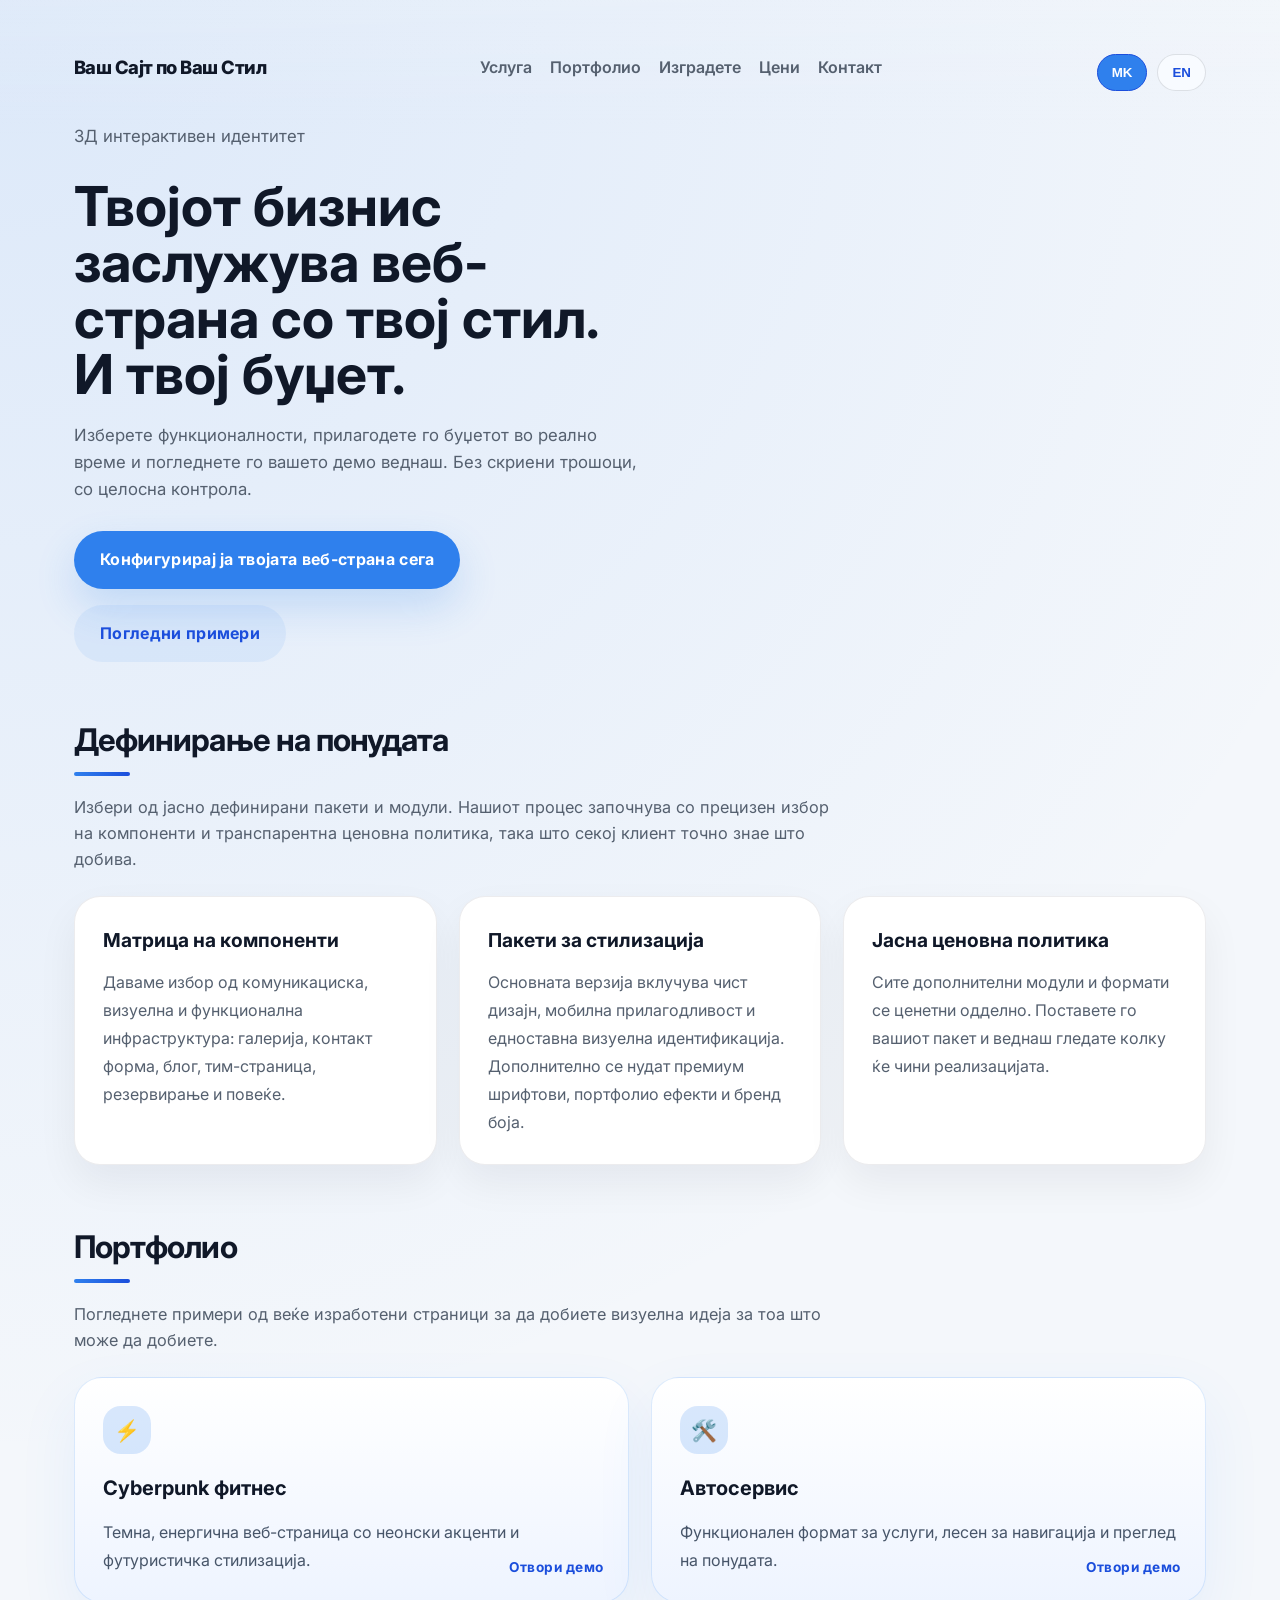
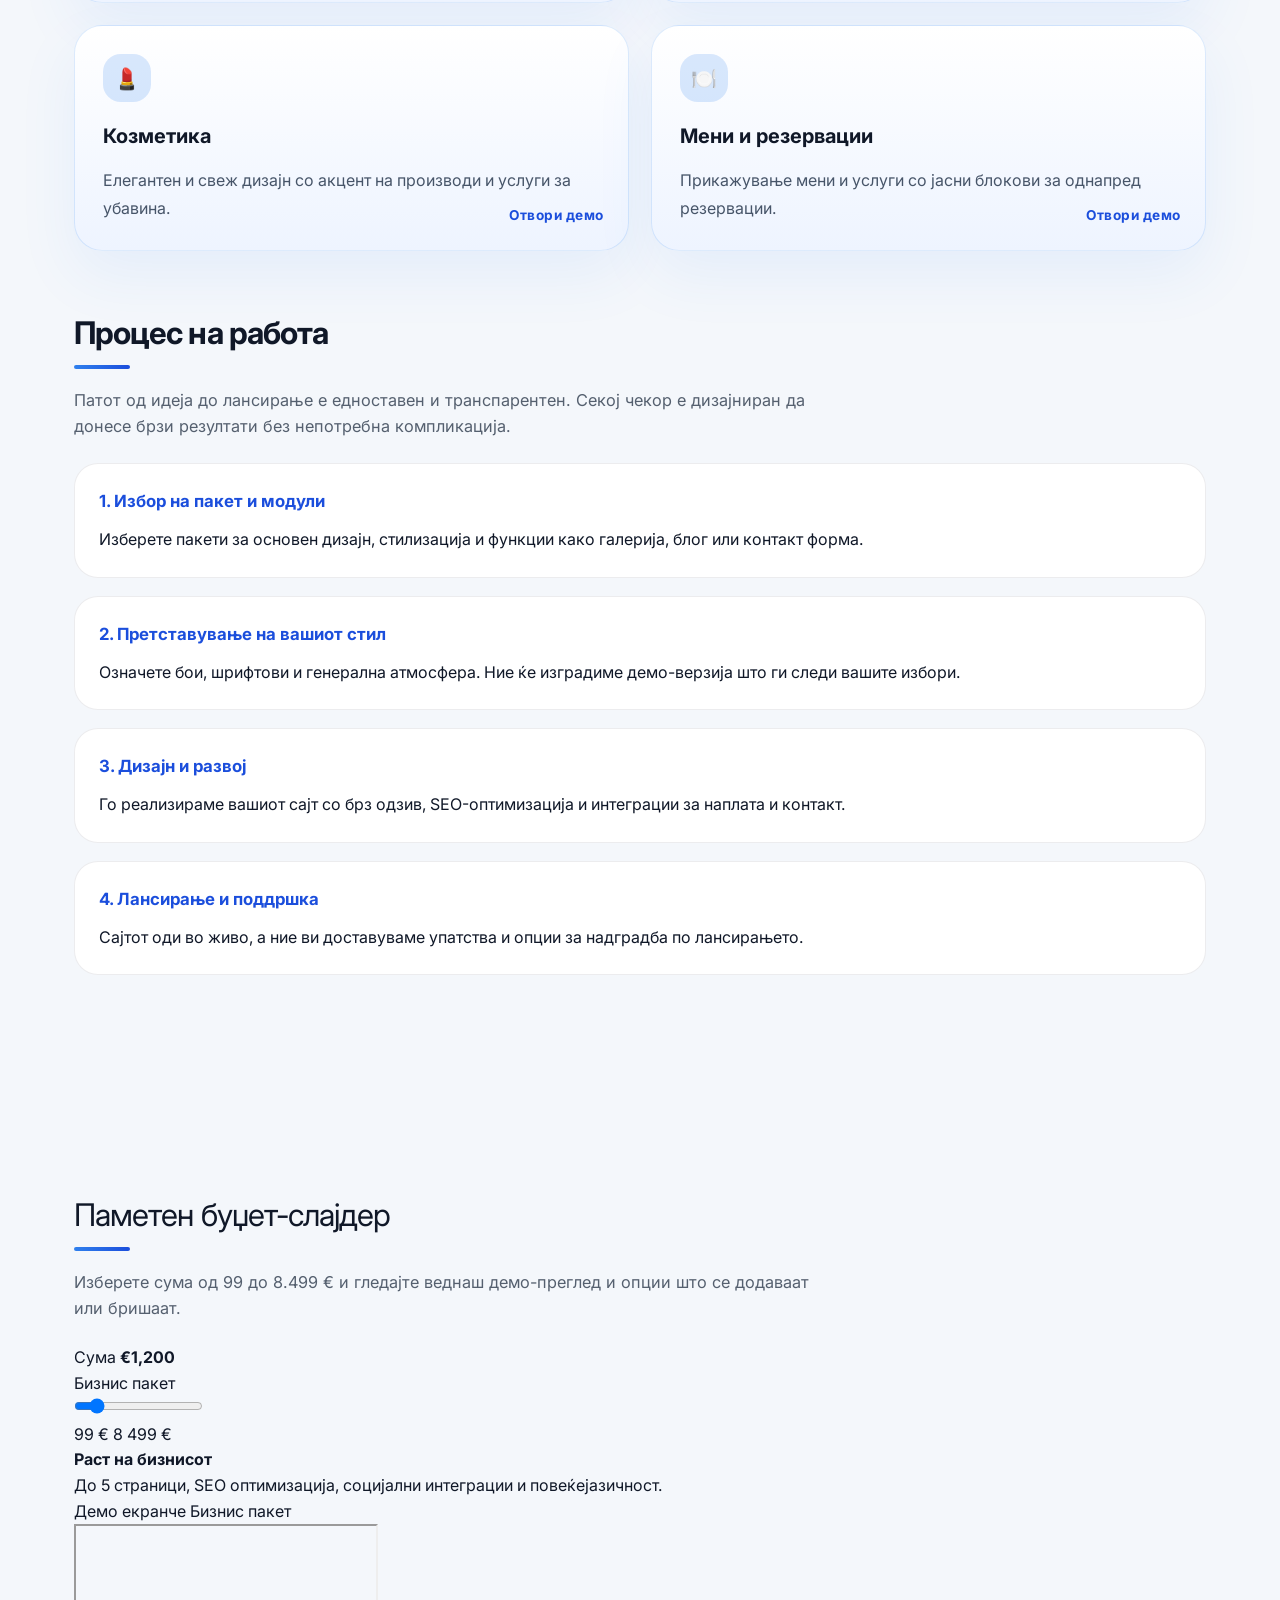
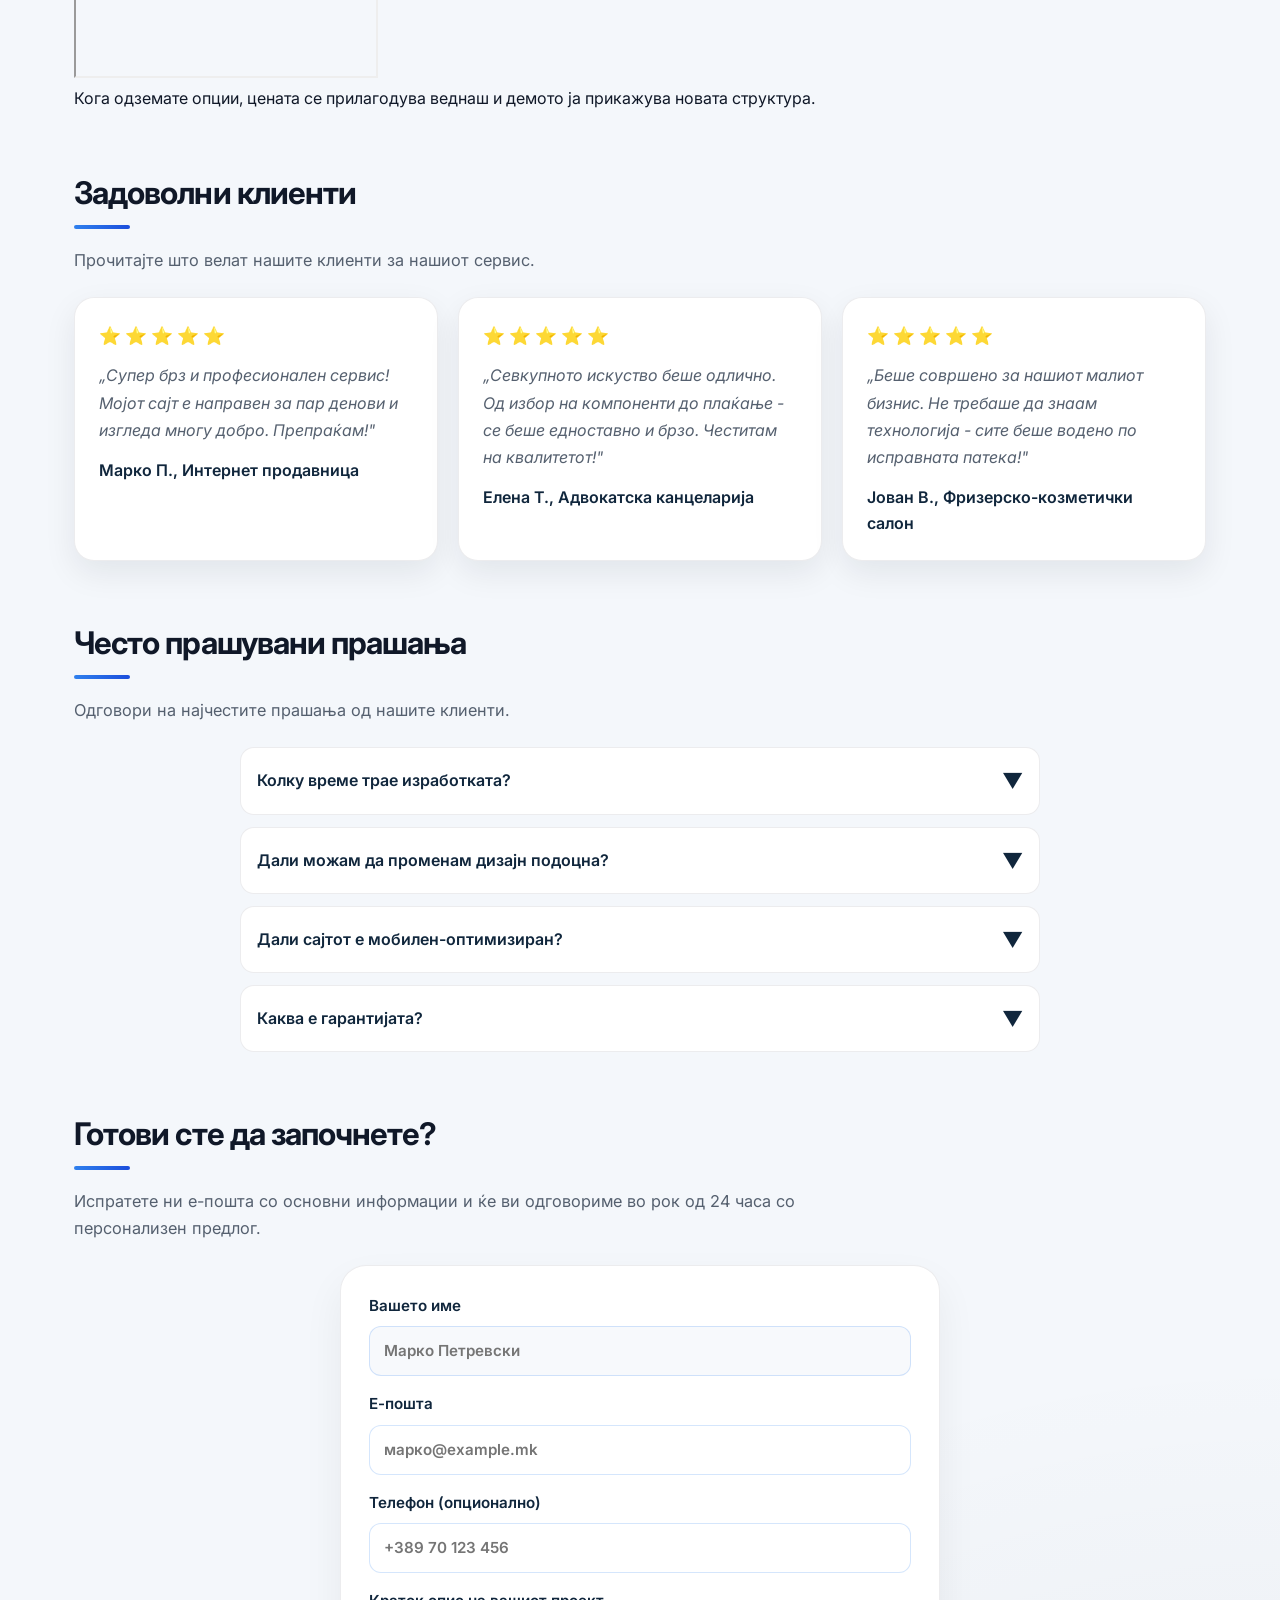
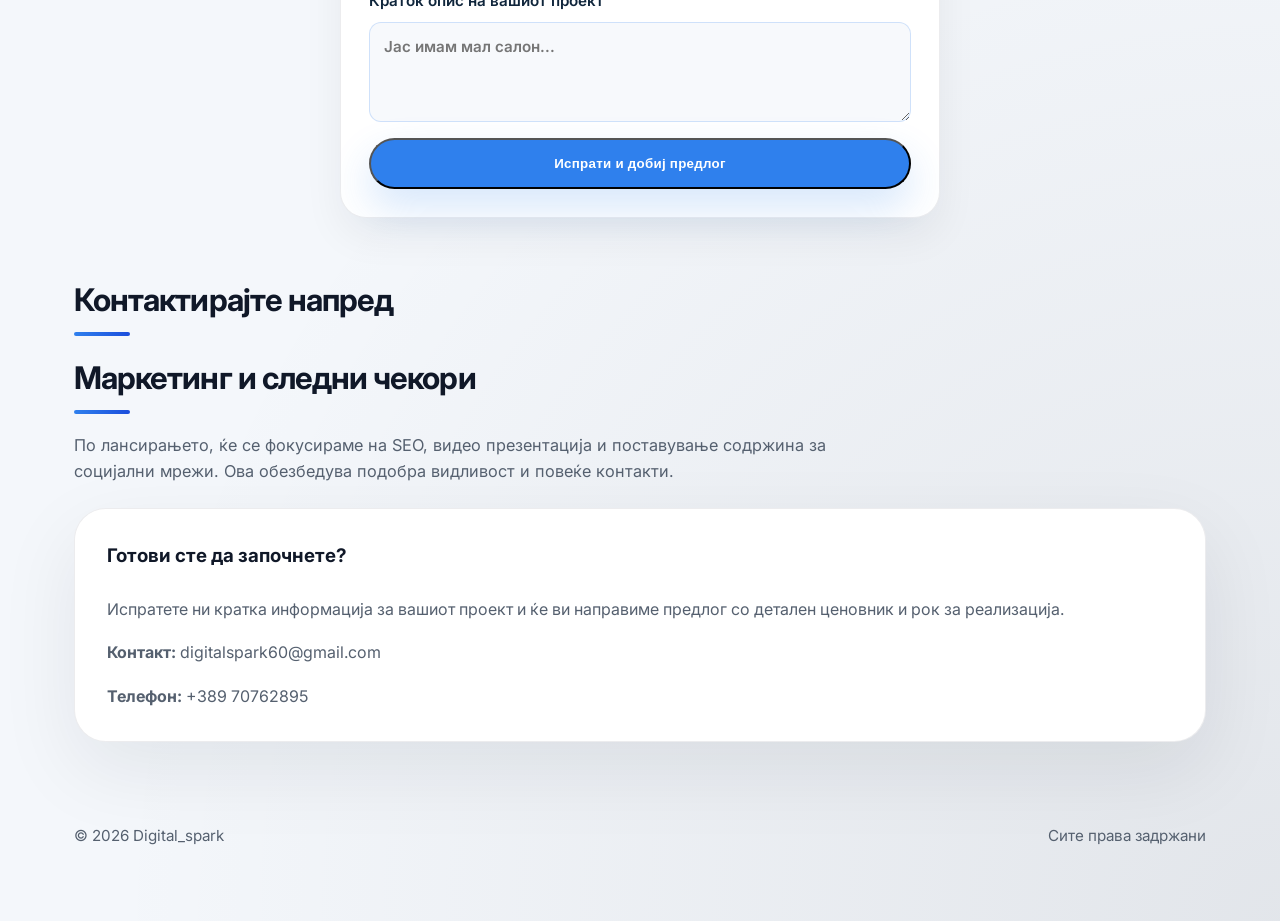
==== index.html @ 467072fa "Add files via upload" ====
<!DOCTYPE html>
<html lang="mk">
<head>
  <meta charset="UTF-8" />
  <title>Приспособлив Веб-Дизајн | Ваш стил, ваш сајт</title>
  <meta name="google-site-verification: google4f90c8766910b46b.html" content="SfOZZPkLfTKVJSUyjC457G3Cs2O99NHBL7S9aOdBT9c" />
  <link rel="preconnect" href="https://fonts.googleapis.com" />
  <link rel="preconnect" href="https://fonts.gstatic.com" crossorigin />
  <link href="https://fonts.googleapis.com/css2?family=Inter:wght@400;500;600;700;800&display=swap" rel="stylesheet" />
  <style>
    :root {
      --bg: #f4f7fb;
      --surface: #ffffff;
      --text: #101828;
      --muted: #55606f;
      --accent: #2f80ed;
      --accent-strong: #1b4edc;
      --border: rgba(16,24,40,.08);
      --shadow: 0 28px 80px rgba(16,24,40,.08);
    }

    * {
      box-sizing: border-box;
      margin: 0;
      padding: 0;
    }

    html {
      scroll-behavior: smooth;
    }

    body {
      font-family: 'Inter', sans-serif;
      color: var(--text);
      background: radial-gradient(circle at top left, rgba(47,128,237,.12), transparent 25%),
                  radial-gradient(circle at bottom right, rgba(17,24,39,.08), transparent 20%),
                  var(--bg);
      min-height: 100vh;
      line-height: 1.6;
    }

    body::before {
      content: '';
      position: fixed;
      inset: 0;
      background: linear-gradient(180deg, rgba(255,255,255,.12), transparent 15%);
      pointer-events: none;
      z-index: -1;
    }

    .page {
      max-width: 1180px;
      margin: 0 auto;
      padding: 28px 24px 60px;
    }

    header {
      display: flex;
      justify-content: space-between;
      align-items: center;
      gap: 16px;
      padding: 16px 0 32px;
    }

    .brand {
      font-size: 1.15rem;
      font-weight: 800;
      letter-spacing: -.03em;
      color: var(--text);
    }

    nav {
      display: flex;
      flex-wrap: wrap;
      gap: 18px;
      align-items: center;
    }

    nav a {
      color: var(--muted);
      text-decoration: none;
      font-weight: 600;
      transition: color .2s ease;
    }

    nav a:hover {
      color: var(--accent-strong);
    }

    .lang-switcher {
      display: flex;
      gap: 10px;
      padding: 10px 0 0;
    }

    .lang-btn {
      min-width: 46px;
      border: 1px solid rgba(16,24,40,.12);
      border-radius: 999px;
      background: #f8fbff;
      color: var(--accent-strong);
      font-weight: 700;
      padding: 10px 14px;
      cursor: pointer;
      transition: background .2s ease, border-color .2s ease, color .2s ease;
    }

    .lang-btn.active,
    .lang-btn:hover {
      background: var(--accent);
      border-color: var(--accent-strong);
      color: #ffffff;
    }

    .hero {
      display: grid;
      grid-template-columns: 1.05fr .95fr;
      gap: 42px;
      align-items: center;
      margin-bottom: 54px;
    }

    .hero-copy h1 {
      font-size: clamp(2.8rem, 4.3vw, 4.6rem);
      line-height: 1.02;
      margin-bottom: 20px;
      max-width: 760px;
    }

    .hero-copy p {
      max-width: 640px;
      color: var(--muted);
      margin-bottom: 28px;
      font-size: 1.05rem;
    }

    .hero-actions {
      display: flex;
      flex-wrap: wrap;
      gap: 16px;
    }

    .btn {
      display: inline-flex;
      align-items: center;
      justify-content: center;
      border-radius: 999px;
      padding: 16px 26px;
      font-weight: 700;
      letter-spacing: .02em;
      text-decoration: none;
      transition: transform .2s ease, box-shadow .2s ease, background .2s ease;
    }

    .btn-primary {
      background: var(--accent);
      color: #fff;
      box-shadow: 0 18px 40px rgba(47,128,237,.2);
    }

    .btn-secondary {
      background: rgba(47,128,237,.08);
      color: var(--accent-strong);
    }

    .btn:hover {
      transform: translateY(-2px);
    }

    .hero-panel {
      background: var(--surface);
      border: 1px solid var(--border);
      border-radius: 32px;
      padding: 32px;
      box-shadow: var(--shadow);
    }

    .hero-panel h2 {
      font-size: 1.4rem;
      margin-bottom: 18px;
    }

    .hero-panel p {
      color: var(--muted);
      margin-bottom: 22px;
    }

    .config-preview {
      display: grid;
      gap: 16px;
    }

    .preview-card {
      position: relative;
      border-radius: 24px;
      padding: 28px;
      background: #f8fbff;
      border: 1px solid rgba(47,128,237,.16);
      min-height: 260px;
      overflow: hidden;
    }

    .preview-card::before {
      content: '';
      position: absolute;
      inset: 0;
      background: radial-gradient(circle at top right, rgba(47,128,237,.08), transparent 24%);
      pointer-events: none;
    }

    .preview-header {
      display: flex;
      justify-content: space-between;
      align-items: center;
      gap: 14px;
      margin-bottom: 22px;
    }

    .preview-title {
      font-size: 1rem;
      font-weight: 700;
      color: #10263c;
    }

    .preview-badge {
      display: inline-flex;
      align-items: center;
      gap: 8px;
      padding: 8px 14px;
      border-radius: 999px;
      background: rgba(47,128,237,.12);
      color: var(--accent-strong);
      font-size: .88rem;
      font-weight: 700;
    }

    .preview-body {
      display: grid;
      gap: 14px;
    }

    .preview-body h3 {
      font-size: 1.35rem;
      margin-bottom: 8px;
    }

    .preview-body p {
      color: #41556e;
    }

    .section {
      margin-bottom: 58px;
    }

    .section-title {
      font-size: 1.95rem;
      margin-bottom: 18px;
      letter-spacing: -0.03em;
      position: relative;
      padding-bottom: 10px;
    }

    .section-title::after {
      content: '';
      position: absolute;
      left: 0;
      bottom: 0;
      width: 56px;
      height: 4px;
      border-radius: 999px;
      background: linear-gradient(90deg, var(--accent), var(--accent-strong));
    }

    .section-copy {
      max-width: 760px;
      color: var(--muted);
      margin-bottom: 24px;
      font-size: 1.02rem;
    }

    .grid-3 {
      display: grid;
      grid-template-columns: repeat(3, minmax(0, 1fr));
      gap: 22px;
    }

    .card {
      background: var(--surface);
      border: 1px solid var(--border);
      border-radius: 26px;
      padding: 28px;
      box-shadow: 0 18px 40px rgba(16,24,40,.06);
    }

    .card h3 {
      margin-bottom: 12px;
      font-size: 1.2rem;
    }

    .card p {
      color: var(--muted);
      line-height: 1.75;
    }

    .demo-grid {
      display: grid;
      grid-template-columns: repeat(2, minmax(0, 1fr));
      gap: 22px;
      margin-top: 18px;
    }

    .demo-card {
      display: block;
      position: relative;
      padding: 28px;
      border-radius: 28px;
      background: linear-gradient(180deg, #ffffff, #eef4ff);
      border: 1px solid rgba(47,128,237,.16);
      box-shadow: 0 24px 60px rgba(47,128,237,.08);
      text-decoration: none;
      color: inherit;
      transition: transform .25s ease, border-color .25s ease, box-shadow .25s ease;
    }

    .demo-card:hover {
      transform: translateY(-4px);
      border-color: var(--accent-strong);
      box-shadow: 0 28px 80px rgba(47,128,237,.14);
    }

    .demo-card h3 {
      margin-bottom: 14px;
      font-size: 1.25rem;
    }

    .demo-icon {
      display: inline-flex;
      align-items: center;
      justify-content: center;
      width: 48px;
      height: 48px;
      margin-bottom: 18px;
      border-radius: 18px;
      background: rgba(47,128,237,.18);
      color: var(--accent-strong);
      font-size: 1.3rem;
    }

    .demo-card p {
      color: #475569;
      line-height: 1.75;
    }

    .demo-card::after {
      content: 'Отвори демо';
      position: absolute;
      right: 24px;
      bottom: 24px;
      font-size: .85rem;
      color: var(--accent-strong);
      font-weight: 700;
      letter-spacing: .04em;
    }

    .list-steps {
      display: grid;
      gap: 18px;
    }

    .step {
      display: grid;
      gap: 12px;
      padding: 24px;
      background: var(--surface);
      border: 1px solid var(--border);
      border-radius: 24px;
    }

    .step h4 {
      font-size: 1.05rem;
      color: var(--accent-strong);
    }

    .feature-grid {
      display: grid;
      grid-template-columns: repeat(2, minmax(0, 1fr));
      gap: 20px;
    }

    .feature-card {
      background: rgba(47,128,237,.06);
      border-radius: 22px;
      padding: 22px;
      border: 1px solid rgba(47,128,237,.14);
    }

    .feature-card strong {
      display: block;
      margin-bottom: 8px;
      color: #10263c;
    }

    .price-grid {
      display: grid;
      gap: 22px;
      grid-template-columns: repeat(2, minmax(0, 1fr));
    }

    .pricing-card {
      background: var(--surface);
      padding: 28px;
      border-radius: 26px;
      border: 1px solid var(--border);
      box-shadow: 0 18px 40px rgba(16,24,40,.05);
    }

    .pricing-card h3 {
      margin-bottom: 16px;
    }

    .price-tag {
      display: inline-flex;
      align-items: baseline;
      gap: 8px;
      font-size: 2rem;
      font-weight: 800;
      color: var(--accent-strong);
      margin-bottom: 16px;
    }

    .pricing-card ul {
      display: grid;
      gap: 12px;
      padding-left: 18px;
      color: var(--muted);
      list-style: disc;
    }

    .contact-card {
      display: grid;
      gap: 18px;
      background: var(--surface);
      border: 1px solid var(--border);
      border-radius: 32px;
      padding: 32px;
      box-shadow: var(--shadow);
    }

    .contact-card h3 {
      margin-bottom: 8px;
    }

    .contact-card p {
      color: var(--muted);
    }

    .footer {
      padding: 24px 0 12px;
      color: var(--muted);
      font-size: .95rem;
      display: flex;
      justify-content: space-between;
      flex-wrap: wrap;
      gap: 16px;
    }

    .form-grid {
      display: grid;
      gap: 18px;
    }

    label {
      display: grid;
      gap: 8px;
      color: #10263c;
      font-weight: 600;
      font-size: .95rem;
    }

    input[type="text"], select, textarea, input[type="color"] {
      width: 100%;
      min-height: 44px;
      border: 1px solid var(--border);
      border-radius: 16px;
      padding: 12px 14px;
      font: inherit;
      color: var(--text);
      background: #f7f9fc;
      transition: border-color .2s ease, box-shadow .2s ease;
    }

    textarea {
      min-height: 132px;
      resize: vertical;
    }

    input:focus, select:focus, textarea:focus {
      outline: none;
      border-color: rgba(47,128,237,.45);
      box-shadow: 0 0 0 4px rgba(47,128,237,.12);
    }

    .form-row {
      display: grid;
      grid-template-columns: repeat(2, minmax(0, 1fr));
      gap: 18px;
    }

    .form-row .full {
      grid-column: 1 / -1;
    }

    .summary-card {
      background: linear-gradient(180deg, rgba(47,128,237,.12), rgba(255,255,255,.9));
      border-radius: 28px;
      padding: 24px;
      border: 1px solid rgba(47,128,237,.18);
    }

    .summary-card h3 {
      margin-bottom: 16px;
    }

    .summary-item {
      display: flex;
      justify-content: space-between;
      gap: 18px;
      padding: 14px 0;
      border-bottom: 1px solid rgba(16,24,40,.06);
      color: #10263c;
    }

    .summary-item:last-child {
      border-bottom: none;
    }

    @media (max-width: 980px) {
      .hero { grid-template-columns: 1fr; }
      .grid-3, .feature-grid, .price-grid { grid-template-columns: 1fr; }
      .form-row { grid-template-columns: 1fr; }
    }

    .components-grid {
      display: grid;
      grid-template-columns: repeat(2, minmax(0, 1fr));
      gap: 16px;
      margin-bottom: 24px;
    }

    .component-checkbox {
      display: flex;
      align-items: flex-start;
      gap: 12px;
      padding: 14px;
      background: rgba(47,128,237,.06);
      border: 1px solid rgba(47,128,237,.14);
      border-radius: 14px;
      cursor: pointer;
      transition: all .2s ease;
    }

    .component-checkbox:hover {
      background: rgba(47,128,237,.1);
      border-color: rgba(47,128,237,.3);
    }

    .component-checkbox input {
      margin-top: 4px;
      cursor: pointer;
    }

    .component-info {
      flex: 1;
      font-size: .95rem;
    }

    .component-info strong {
      display: block;
      margin-bottom: 4px;
      color: #10263c;
    }

    .component-price {
      font-size: .85rem;
      color: var(--accent-strong);
      font-weight: 700;
      margin-top: 4px;
    }

    .cart-summary {
      background: linear-gradient(180deg, rgba(47,128,237,.1), rgba(255,255,255,.95));
      border-radius: 20px;
      padding: 20px;
      border: 1px solid rgba(47,128,237,.16);
    }

    .cart-item {
      display: flex;
      justify-content: space-between;
      gap: 12px;
      padding: 10px 0;
      border-bottom: 1px solid rgba(16,24,40,.06);
      font-size: .95rem;
    }

    .cart-item:last-child {
      border-bottom: none;
    }

    .cart-total {
      display: flex;
      justify-content: space-between;
      gap: 12px;
      padding: 12px 0;
      margin-top: 12px;
      border-top: 2px solid rgba(47,128,237,.2);
      font-weight: 700;
      font-size: 1.05rem;
    }

    .testimonial-grid {
      display: grid;
      grid-template-columns: repeat(3, minmax(0, 1fr));
      gap: 20px;
      margin-top: 24px;
    }

    .testimonial-card {
      background: var(--surface);
      border: 1px solid var(--border);
      border-radius: 20px;
      padding: 24px;
      box-shadow: 0 12px 32px rgba(16,24,40,.08);
    }

    .testimonial-rating {
      display: flex;
      gap: 4px;
      margin-bottom: 12px;
    }

    .testimonial-rating span {
      color: #fbbf24;
      font-size: 1.1rem;
    }

    .testimonial-text {
      color: var(--muted);
      margin-bottom: 14px;
      line-height: 1.7;
      font-style: italic;
    }

    .testimonial-author {
      font-weight: 600;
      color: #10263c;
    }

    .faq-item {
      background: var(--surface);
      border: 1px solid var(--border);
      border-radius: 14px;
      overflow: hidden;
      margin-bottom: 12px;
    }

    .faq-question {
      display: flex;
      justify-content: space-between;
      align-items: center;
      gap: 16px;
      padding: 16px;
      cursor: pointer;
      font-weight: 600;
      color: #10263c;
      transition: background .2s ease;
    }

    .faq-question:hover {
      background: rgba(47,128,237,.04);
    }

    .faq-toggle {
      font-size: 1.3rem;
      transition: transform .3s ease;
    }

    .faq-toggle.active {
      transform: rotate(180deg);
    }

    .faq-answer {
      display: none;
      padding: 0 16px 16px;
      color: var(--muted);
      line-height: 1.7;
      border-top: 1px solid rgba(47,128,237,.12);
    }

    .faq-answer.active {
      display: block;
    }

    .btn-secondary {
      background: rgba(47,128,237,.08);
      color: var(--accent-strong);
    }

    @media (max-width: 980px) {
      .hero { grid-template-columns: 1fr; }
      .grid-3, .feature-grid, .price-grid, .testimonial-grid { grid-template-columns: 1fr; }
      .form-row, .components-grid { grid-template-columns: 1fr; }
    }
  </style>
  <link rel="stylesheet" href="assets/3d-demo.css">
  <script src="https://www.paypal.com/sdk/js?client-id=sb&currency=EUR" defer></script>
  <script src="assets/3d-demo.js" defer></script>
</head>
<body>
  <div class="page">
    <header>
      <div class="brand translate" data-mk="Ваш Сајт по Ваш Стил" data-en="Your Site, Your Style">Ваш Сајт по Ваш Стил</div>
      <nav>
        <a href="#offer" class="translate" data-mk="Услуга" data-en="Service">Услуга</a>
        <a href="#portfolio" class="translate" data-mk="Портфолио" data-en="Portfolio">Портфолио</a>
        <a href="#builder" class="translate" data-mk="Изградете" data-en="Build">Изградете</a>
        <a href="#price" class="translate" data-mk="Цени" data-en="Pricing">Цени</a>
        <a href="#booking" class="translate" data-mk="Контакт" data-en="Contact">Контакт</a>
      </nav>
      <div class="lang-switcher">
        <button class="lang-btn active" type="button" data-lang="mk">MK</button>
        <button class="lang-btn" type="button" data-lang="en">EN</button>
      </div>
    </header>

    <section class="hero">
      <div class="hero-copy">
        <p class="eyebrow translate" data-mk="3Д интерактивен идентитет" data-en="3D interactive identity">3Д интерактивен идентитет</p>
        <h1 class="translate" data-mk="Твојот бизнис заслужува веб-страна со твој стил. И твој буџет." data-en="Your business deserves a website with your style. And your budget.">Твојот бизнис заслужува веб-страна со твој стил. И твој буџет.</h1>
        <p class="translate" data-mk="Изберете функционалности, прилагодете го буџетот во реално време и погледнете го вашето демо веднаш. Без скриени трошоци, со целосна контрола." data-en="Choose features, adjust your budget in real time, and see your demo instantly. No hidden costs, complete control.">Изберете функционалности, прилагодете го буџетот во реално време и погледнете го вашето демо веднаш. Без скриени трошоци, со целосна контрола.</p>
        <div class="hero-actions">
          <a href="#payment" class="btn btn-primary translate" data-mk="Конфигурирај ја твојата веб-страна сега" data-en="Configure your website now">Конфигурирај ја твојата веб-страна сега</a>
          <a href="#portfolio" class="btn btn-secondary translate" data-mk="Погледни примери" data-en="View examples">Погледни примери</a>
        </div>
      </div>
    </section>

    <section id="offer" class="section">
      <h2 class="section-title translate" data-mk="Дефинирање на понудата" data-en="Defining the offer">Дефинирање на понудата</h2>
      <p class="section-copy translate" data-mk="Избери од јасно дефинирани пакети и модули. Нашиот процес започнува со прецизен избор на компоненти и транспарентна ценовна политика, така што секој клиент точно знае што добива." data-en="Choose from clearly defined packages and modules. Our process starts with a precise component selection and transparent pricing, so every client knows exactly what they get.">Избери од јасно дефинирани пакети и модули. Нашиот процес започнува со прецизен избор на компоненти и транспарентна ценовна политика, така што секој клиент точно знае што добива.</p>
      <div class="grid-3">
        <div class="card">
          <h3 class="translate" data-mk="Матрица на компоненти" data-en="Component matrix">Матрица на компоненти</h3>
          <p class="translate" data-mk="Даваме избор од комуникациска, визуелна и функционална инфраструктура: галерија, контакт форма, блог, тим-страница, резервирање и повеќе." data-en="We offer choices for communication, visual, and functional infrastructure: gallery, contact form, blog, team page, booking, and more.">Даваме избор од комуникациска, визуелна и функционална инфраструктура: галерија, контакт форма, блог, тим-страница, резервирање и повеќе.</p>
        </div>
        <div class="card">
          <h3 class="translate" data-mk="Пакети за стилизација" data-en="Styling packages">Пакети за стилизација</h3>
          <p class="translate" data-mk="Основната верзија вклучува чист дизајн, мобилна прилагодливост и едноставна визуелна идентификација. Дополнително се нудат премиум шрифтови, портфолио ефекти и бренд боја." data-en="The base version includes clean design, mobile responsiveness, and simple visual identity. Premium fonts, portfolio effects, and brand color upgrades are available.">Основната верзија вклучува чист дизајн, мобилна прилагодливост и едноставна визуелна идентификација. Дополнително се нудат премиум шрифтови, портфолио ефекти и бренд боја.</p>
        </div>
        <div class="card">
          <h3 class="translate" data-mk="Јасна ценовна политика" data-en="Clear pricing policy">Јасна ценовна политика</h3>
          <p class="translate" data-mk="Сите дополнителни модули и формати се ценетни одделно. Поставете го вашиот пакет и веднаш гледате колку ќе чини реализацијата." data-en="All additional modules and formats are priced separately. Build your package and instantly see the total cost.">Сите дополнителни модули и формати се ценетни одделно. Поставете го вашиот пакет и веднаш гледате колку ќе чини реализацијата.</p>
        </div>
      </div>
    </section>

    <section id="portfolio" class="section">
      <h2 class="section-title translate" data-mk="Портфолио" data-en="Portfolio">Портфолио</h2>
      <p class="section-copy translate" data-mk="Погледнете примери од веќе изработени страници за да добиете визуелна идеја за тоа што може да добиете." data-en="See examples of completed pages to get a visual idea of what you can receive.">Погледнете примери од веќе изработени страници за да добиете визуелна идеја за тоа што може да добиете.</p>
      <div class="demo-grid">
        <a class="demo-card" href="fitnes.html" target="_blank">
          <span class="demo-icon">⚡</span>
          <h3 class="translate" data-mk="Cyberpunk фитнес" data-en="Cyberpunk fitness">Cyberpunk фитнес</h3>
          <p class="translate" data-mk="Темна, енергична веб-страница со неонски акценти и футуристичка стилизација." data-en="A dark, energetic website with neon accents and futuristic styling.">Темна, енергична веб-страница со неонски акценти и футуристичка стилизација.</p>
        </a>
        <a class="demo-card" href="avtoservis.html" target="_blank">
          <span class="demo-icon">🛠️</span>
          <h3 class="translate" data-mk="Автосервис" data-en="Auto service">Автосервис</h3>
          <p class="translate" data-mk="Функционален формат за услуги, лесен за навигација и преглед на понудата." data-en="A functional service layout, easy to navigate and review offerings.">Функционален формат за услуги, лесен за навигација и преглед на понудата.</p>
        </a>
        <a class="demo-card" href="kozmetika.html" target="_blank">
          <span class="demo-icon">💄</span>
          <h3 class="translate" data-mk="Козметика" data-en="Cosmetics">Козметика</h3>
          <p class="translate" data-mk="Елегантен и свеж дизајн со акцент на производи и услуги за убавина." data-en="Elegant and fresh design with a focus on beauty products and services.">Елегантен и свеж дизајн со акцент на производи и услуги за убавина.</p>
        </a>
        <a class="demo-card" href="meni4.html" target="_blank">
          <span class="demo-icon">🍽️</span>
          <h3 class="translate" data-mk="Мени и резервации" data-en="Menu and reservations">Мени и резервации</h3>
          <p class="translate" data-mk="Прикажување мени и услуги со јасни блокови за однапред резервации." data-en="Menu and service display with clear booking blocks.">Прикажување мени и услуги со јасни блокови за однапред резервации.</p>
        </a>
      </div>
    </section>

    <section id="process" class="section">
      <h2 class="section-title translate" data-mk="Процес на работа" data-en="Work process">Процес на работа</h2>
      <p class="section-copy translate" data-mk="Патот од идеја до лансирање е едноставен и транспарентен. Секој чекор е дизајниран да донесе брзи резултати без непотребна компликација." data-en="The path from idea to launch is simple and transparent. Each step is designed to deliver fast results without unnecessary complexity.">Патот од идеја до лансирање е едноставен и транспарентен. Секој чекор е дизајниран да донесе брзи резултати без непотребна компликација.</p>
      <div class="list-steps">
        <div class="step">
          <h4 class="translate" data-mk="1. Избор на пакет и модули" data-en="1. Choose package and modules">1. Избор на пакет и модули</h4>
          <p class="translate" data-mk="Изберете пакети за основен дизајн, стилизација и функции како галерија, блог или контакт форма." data-en="Choose packages for base design, styling, and features like gallery, blog, or contact form.">Изберете пакети за основен дизајн, стилизација и функции како галерија, блог или контакт форма.</p>
        </div>
        <div class="step">
          <h4 class="translate" data-mk="2. Претставување на вашиот стил" data-en="2. Share your style">2. Претставување на вашиот стил</h4>
          <p class="translate" data-mk="Означете бои, шрифтови и генерална атмосфера. Ние ќе изградиме демо-верзија што ги следи вашите избори." data-en="Specify colors, fonts, and overall mood. We will create a demo version that follows your choices.">Означете бои, шрифтови и генерална атмосфера. Ние ќе изградиме демо-верзија што ги следи вашите избори.</p>
        </div>
        <div class="step">
          <h4 class="translate" data-mk="3. Дизајн и развој" data-en="3. Design and development">3. Дизајн и развој</h4>
          <p class="translate" data-mk="Го реализираме вашиот сајт со брз одзив, SEO-оптимизација и интеграции за наплата и контакт." data-en="We build your site with fast response, SEO optimization, and payment and contact integrations.">Го реализираме вашиот сајт со брз одзив, SEO-оптимизација и интеграции за наплата и контакт.</p>
        </div>
        <div class="step">
          <h4 class="translate" data-mk="4. Лансирање и поддршка" data-en="4. Launch and support">4. Лансирање и поддршка</h4>
          <p class="translate" data-mk="Сајтот оди во живо, а ние ви доставуваме упатства и опции за надградба по лансирањето." data-en="The site goes live, and we provide guidance and upgrade options after launch.">Сајтот оди во живо, а ние ви доставуваме упатства и опции за надградба по лансирањето.</p>
        </div>
      </div>
    </section>

    <canvas id="backgroundScene" class="background-canvas" aria-hidden="true"></canvas>

    <section id="payment" class="section">
      <div class="section-title translate" data-mk="Паметен буџет-слајдер" data-en="Smart budget slider">Паметен буџет-слајдер</div>
      <p class="section-copy translate" data-mk="Изберете сума од 99 до 8.499 € и гледајте веднаш демо-преглед и опции што се додаваат или бришаат." data-en="Pick a sum from 99 to 8,499 € and watch the demo preview update instantly with add/remove options.">Изберете сума од 99 до 8.499 € и гледајте веднаш демо-преглед и опции што се додаваат или бришаат.</p>
      <div class="budget-section">
        <div class="budget-panel">
          <div class="budget-header">
            <div>
              <span class="budget-label translate" data-mk="Сума" data-en="Budget">Сума</span>
              <strong id="budgetValue">€1,200</strong>
            </div>
            <span class="budget-stage-tag" id="budgetPackageLabel">Бизнис пакет</span>
          </div>

          <div class="budget-slider-wrap">
            <input id="budgetSlider" type="range" min="99" max="8499" step="1" value="1200">
            <div class="budget-slider-labels">
              <span>99 €</span>
              <span>8 499 €</span>
            </div>
          </div>

          <div class="budget-package-summary">
            <strong id="packageName">Раст на бизнисот</strong>
            <p id="packageDetails">До 5 страници, SEO оптимизација, социјални интеграции и повеќејазичност.</p>
          </div>

          <div class="budget-features" id="featureOptions"></div>
        </div>

        <div class="demo-screen">
          <div class="demo-screen-header">
            <span class="translate" data-mk="Демо екранче" data-en="Demo preview">Демо екранче</span>
            <span id="budgetStageTag" class="budget-stage-tag">Бизнис пакет</span>
          </div>
          <div class="demo-preview">
            <div class="demo-frame"><iframe id="demoFrame" title="Interactive demo preview"></iframe></div>
          </div>
          <p class="demo-note translate" data-mk="Кога одземате опции, цената се прилагодува веднаш и демото ја прикажува новата структура." data-en="When you remove options, the price updates immediately and the preview reflects the new structure.">Кога одземате опции, цената се прилагодува веднаш и демото ја прикажува новата структура.</p>
          <div class="paypal-container" id="paypal-button-container"></div>
        </div>
      </div>
    </section>

    <section id="testimonials" class="section">
      <h2 class="section-title translate" data-mk="Задоволни клиенти" data-en="Happy clients">Задоволни клиенти</h2>
      <p class="section-copy translate" data-mk="Прочитајте што велат нашите клиенти за нашиот сервис." data-en="See what our clients say about our service.">Прочитајте што велат нашите клиенти за нашиот сервис.</p>
      <div class="testimonial-grid">
        <div class="testimonial-card">
          <div class="testimonial-rating">
            <span>⭐</span><span>⭐</span><span>⭐</span><span>⭐</span><span>⭐</span>
          </div>
          <p class="testimonial-text translate" data-mk="„Супер брз и професионален сервис! Мојот сајт е направен за пар денови и изгледа многу добро. Препраќам!"" data-en="„Super fast and professional! My site was built in days and looks amazing. Highly recommend!"">„Супер брз и професионален сервис! Мојот сајт е направен за пар денови и изгледа многу добро. Препраќам!"</p>
          <p class="testimonial-author">Марко П., Интернет продавница</p>
        </div>
        <div class="testimonial-card">
          <div class="testimonial-rating">
            <span>⭐</span><span>⭐</span><span>⭐</span><span>⭐</span><span>⭐</span>
          </div>
          <p class="testimonial-text translate" data-mk="„Севкупното искуство беше одлично. Од избор на компоненти до плаќање - се беше едноставно и брзо. Честитам на квалитетот!"" data-en="„The whole experience was excellent. From component selection to payment - everything was simple and fast. Great quality!"">„Севкупното искуство беше одлично. Од избор на компоненти до плаќање - се беше едноставно и брзо. Честитам на квалитетот!"</p>
          <p class="testimonial-author">Елена Т., Адвокатска канцеларија</p>
        </div>
        <div class="testimonial-card">
          <div class="testimonial-rating">
            <span>⭐</span><span>⭐</span><span>⭐</span><span>⭐</span><span>⭐</span>
          </div>
          <p class="testimonial-text translate" data-mk="„Беше совршено за нашиот малиот бизнис. Не требаше да знаам технологија - сите беше водено по исправната патека!"" data-en="„Perfect for our small business. I didn't need to know any tech - everything was guided step by step!"">„Беше совршено за нашиот малиот бизнис. Не требаше да знаам технологија - сите беше водено по исправната патека!"</p>
          <p class="testimonial-author">Јован В., Фризерско-козметички салон</p>
        </div>
      </div>
    </section>

    <section id="faq" class="section">
      <h2 class="section-title translate" data-mk="Често прашувани прашања" data-en="Frequently asked questions">Често прашувани прашања</h2>
      <p class="section-copy translate" data-mk="Одговори на најчестите прашања од нашите клиенти." data-en="Answers to the most common questions from our clients.">Одговори на најчестите прашања од нашите клиенти.</p>
      
      <div style="max-width: 800px; margin: 0 auto;">
        <div class="faq-item">
          <div class="faq-question" onclick="this.querySelector('.faq-toggle').classList.toggle('active'); this.parentElement.querySelector('.faq-answer').classList.toggle('active');">
            <span class="translate" data-mk="Колку време трае изработката?" data-en="How long does it take?">Колку време трае изработката?</span>
            <span class="faq-toggle">▼</span>
          </div>
          <div class="faq-answer translate" data-mk="Просечно, сајтот е готов во 3-7 денови, зависно од изборот на компоненти и вашиот одзив. Брзина е наша приоритета." data-en="On average, your site is ready in 3-7 days, depending on your component choices and response time. Speed is our priority.">Просечно, сајтот е готов во 3-7 денови, зависно од изборот на компоненти и вашиот одзив. Брзина е наша приоритета.</div>
        </div>
        <div class="faq-item">
          <div class="faq-question" onclick="this.querySelector('.faq-toggle').classList.toggle('active'); this.parentElement.querySelector('.faq-answer').classList.toggle('active');">
            <span class="translate" data-mk="Дали можам да променам дизајн подоцна?" data-en="Can I change the design later?">Дали можам да променам дизајн подоцна?</span>
            <span class="faq-toggle">▼</span>
          </div>
          <div class="faq-answer translate" data-mk="Апсолутно! Нудиме поддршка и надградба. Можеш да ги додаваш нови компоненти во секој момент." data-en="Absolutely! We offer support and upgrades. You can add new components anytime.">Апсолутно! Нудиме поддршка и надградба. Можеш да ги додаваш нови компоненти во секој момент.</div>
        </div>
        <div class="faq-item">
          <div class="faq-question" onclick="this.querySelector('.faq-toggle').classList.toggle('active'); this.parentElement.querySelector('.faq-answer').classList.toggle('active');">
            <span class="translate" data-mk="Дали сајтот е мобилен-оптимизиран?" data-en="Is it mobile optimized?">Дали сајтот е мобилен-оптимизиран?</span>
            <span class="faq-toggle">▼</span>
          </div>
          <div class="faq-answer translate" data-mk="Да, сите наши сајтови се целосно адаптивни и оптимизирани за мобилни уреди." data-en="Yes, all our sites are fully responsive and optimized for mobile devices.">Да, сите наши сајтови се целосно адаптивни и оптимизирани за мобилни уреди.</div>
        </div>
        <div class="faq-item">
          <div class="faq-question" onclick="this.querySelector('.faq-toggle').classList.toggle('active'); this.parentElement.querySelector('.faq-answer').classList.toggle('active');">
            <span class="translate" data-mk="Каква е гарантијата?" data-en="What is the warranty?">Каква е гарантијата?</span>
            <span class="faq-toggle">▼</span>
          </div>
          <div class="faq-answer translate" data-mk="Нудиме 30 денови бесплатна поддршка по лансирање. После тоа, можеш да ја избереш годишна поддршка или самостално одржување." data-en="We offer 30 days of free support after launch. After that, you can choose annual support or self-maintenance.">Нудиме 30 денови бесплатна поддршка по лансирање. После тоа, можеш да ја избереш годишна поддршка или самостално одржување.</div>
        </div>
      </div>
    </section>

    <section id="booking" class="section">
      <h2 class="section-title translate" data-mk="Готови сте да започнете?" data-en="Ready to get started?">Готови сте да започнете?</h2>
      <p class="section-copy translate" data-mk="Испратете ни е-пошта со основни информации и ќе ви одговориме во рок од 24 часа со персонализен предлог." data-en="Send us an email with basic info and we'll respond within 24 hours with a personalized proposal.">Испратете ни е-пошта со основни информации и ќе ви одговориме во рок од 24 часа со персонализен предлог.</p>
      
      <div style="max-width: 600px; margin: 24px auto 0;">
        <div class="card" style="padding: 28px;">
          <form id="contactForm" style="display: grid; gap: 16px;">
            <label style="display: grid; gap: 8px;">
              <span class="translate" data-mk="Вашето име" data-en="Your name">Вашето име</span>
              <input type="text" name="name" required placeholder="Марко Петревски" style="padding: 12px 14px; border: 1px solid rgba(47,128,237,.2); border-radius: 12px; font: inherit;">
            </label>
            <label style="display: grid; gap: 8px;">
              <span class="translate" data-mk="Е-пошта" data-en="Email">Е-пошта</span>
              <input type="email" name="email" required placeholder="марко@example.mk" style="padding: 12px 14px; border: 1px solid rgba(47,128,237,.2); border-radius: 12px; font: inherit;">
            </label>
            <label style="display: grid; gap: 8px;">
              <span class="translate" data-mk="Телефон (опционално)" data-en="Phone (optional)">Телефон (опционално)</span>
              <input type="tel" name="phone" placeholder="+389 70 123 456" style="padding: 12px 14px; border: 1px solid rgba(47,128,237,.2); border-radius: 12px; font: inherit;">
            </label>
            <label style="display: grid; gap: 8px;">
              <span class="translate" data-mk="Краток опис на вашиот проект" data-en="Brief project description">Краток опис на вашиот проект</span>
              <textarea name="message" required placeholder="Јас имам мал салон..." style="padding: 12px 14px; border: 1px solid rgba(47,128,237,.2); border-radius: 12px; font: inherit; min-height: 100px; resize: vertical;"></textarea>
            </label>
            <button type="submit" class="btn btn-primary translate" style="width: 100%; text-align: center;" data-mk="Испрати и добиј предлог" data-en="Send & get proposal">Испрати и добиј предлог</button>
          </form>
        </div>
      </div>
    </section>

    <section id="contact" class="section">
      <h2 class="section-title translate" data-mk="Контактирајте напред" data-en="Contact us first">Контактирајте напред</h2>
      <h2 class="section-title translate" data-mk="Маркетинг и следни чекори" data-en="Marketing and next steps">Маркетинг и следни чекори</h2>
      <p class="section-copy translate" data-mk="По лансирањето, ќе се фокусираме на SEO, видео презентација и поставување содржина за социјални мрежи. Ова обезбедува подобра видливост и повеќе контакти." data-en="After launch, we focus on SEO, video presentation, and social content setup. This brings better visibility and more leads.">По лансирањето, ќе се фокусираме на SEO, видео презентација и поставување содржина за социјални мрежи. Ова обезбедува подобра видливост и повеќе контакти.</p>
      <div class="contact-card">
        <h3 class="translate" data-mk="Готови сте да започнете?" data-en="Ready to get started?">Готови сте да започнете?</h3>
        <p class="translate" data-mk="Испратете ни кратка информација за вашиот проект и ќе ви направиме предлог со детален ценовник и рок за реализација." data-en="Send us a brief project overview and we will provide a proposal with detailed pricing and timeline.">Испратете ни кратка информација за вашиот проект и ќе ви направиме предлог со детален ценовник и рок за реализација.</p>
        <p><strong class="translate" data-mk="Контакт:" data-en="Contact:">Контакт:</strong> digitalspark60@gmail.com</p>
        <p><strong class="translate" data-mk="Телефон:" data-en="Phone:">Телефон:</strong> +389 70762895</p>
      </div>
    </section>

    <footer class="footer">
      <span class="translate" data-mk="© 2026 Digital_spark" data-en="© 2026 Digital_spark">© 2026 Digital_spark</span>
      <span class="translate" data-mk="Сите права се задржани" data-en="All rights reserved">Сите права задржани</span>
    </footer>
  </div>
</body>
</html>
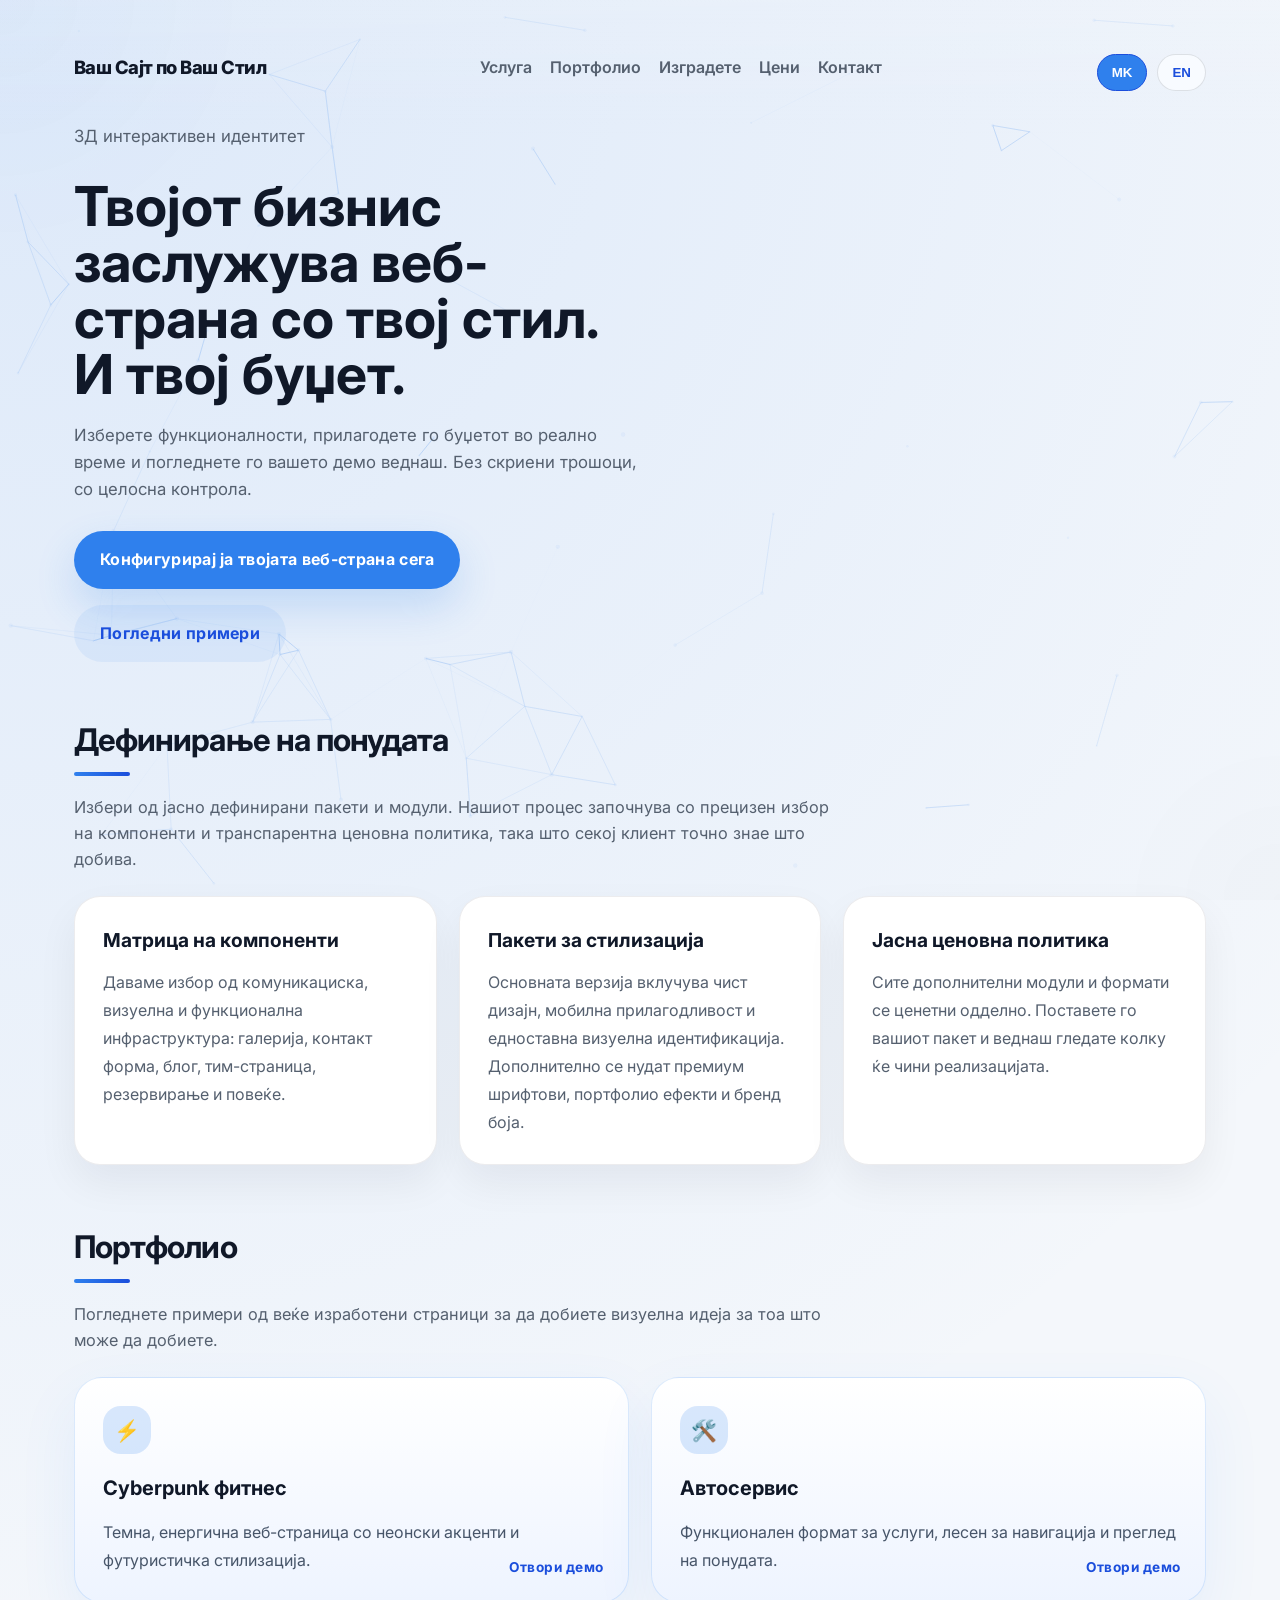
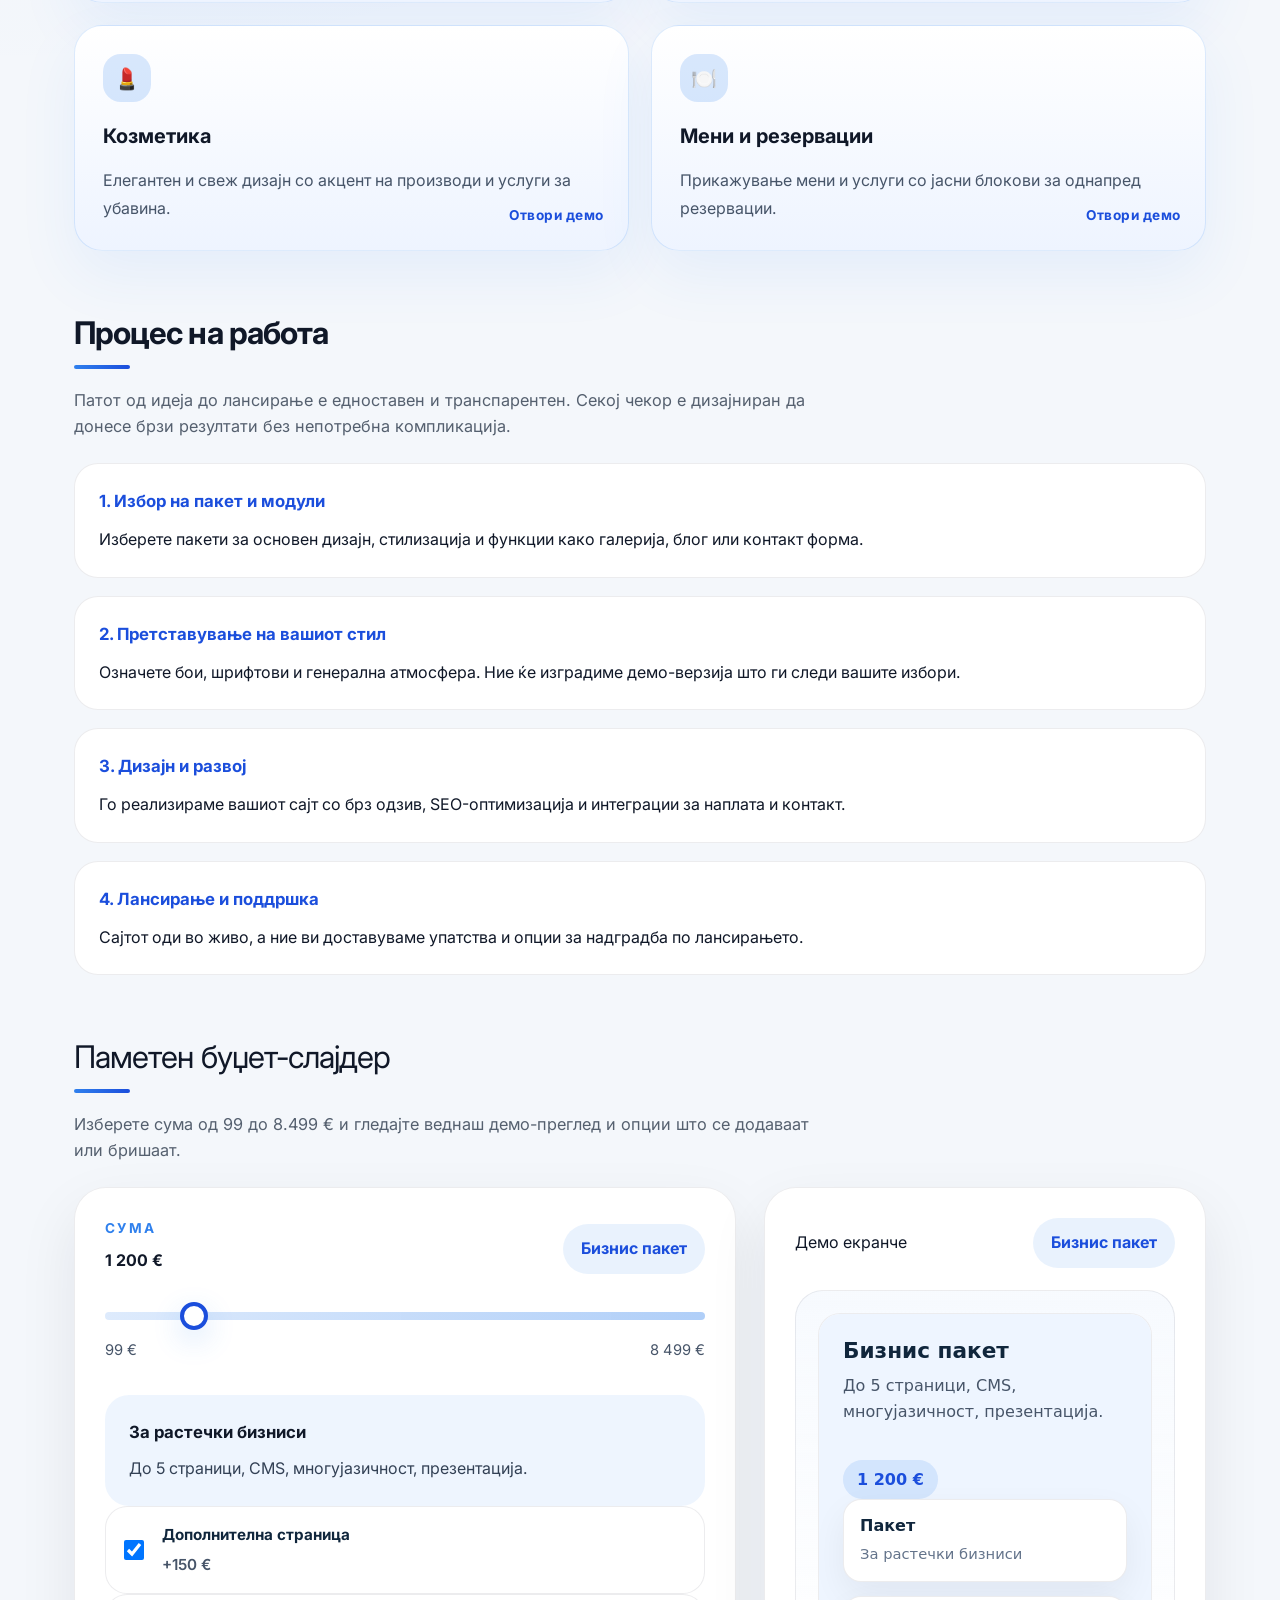
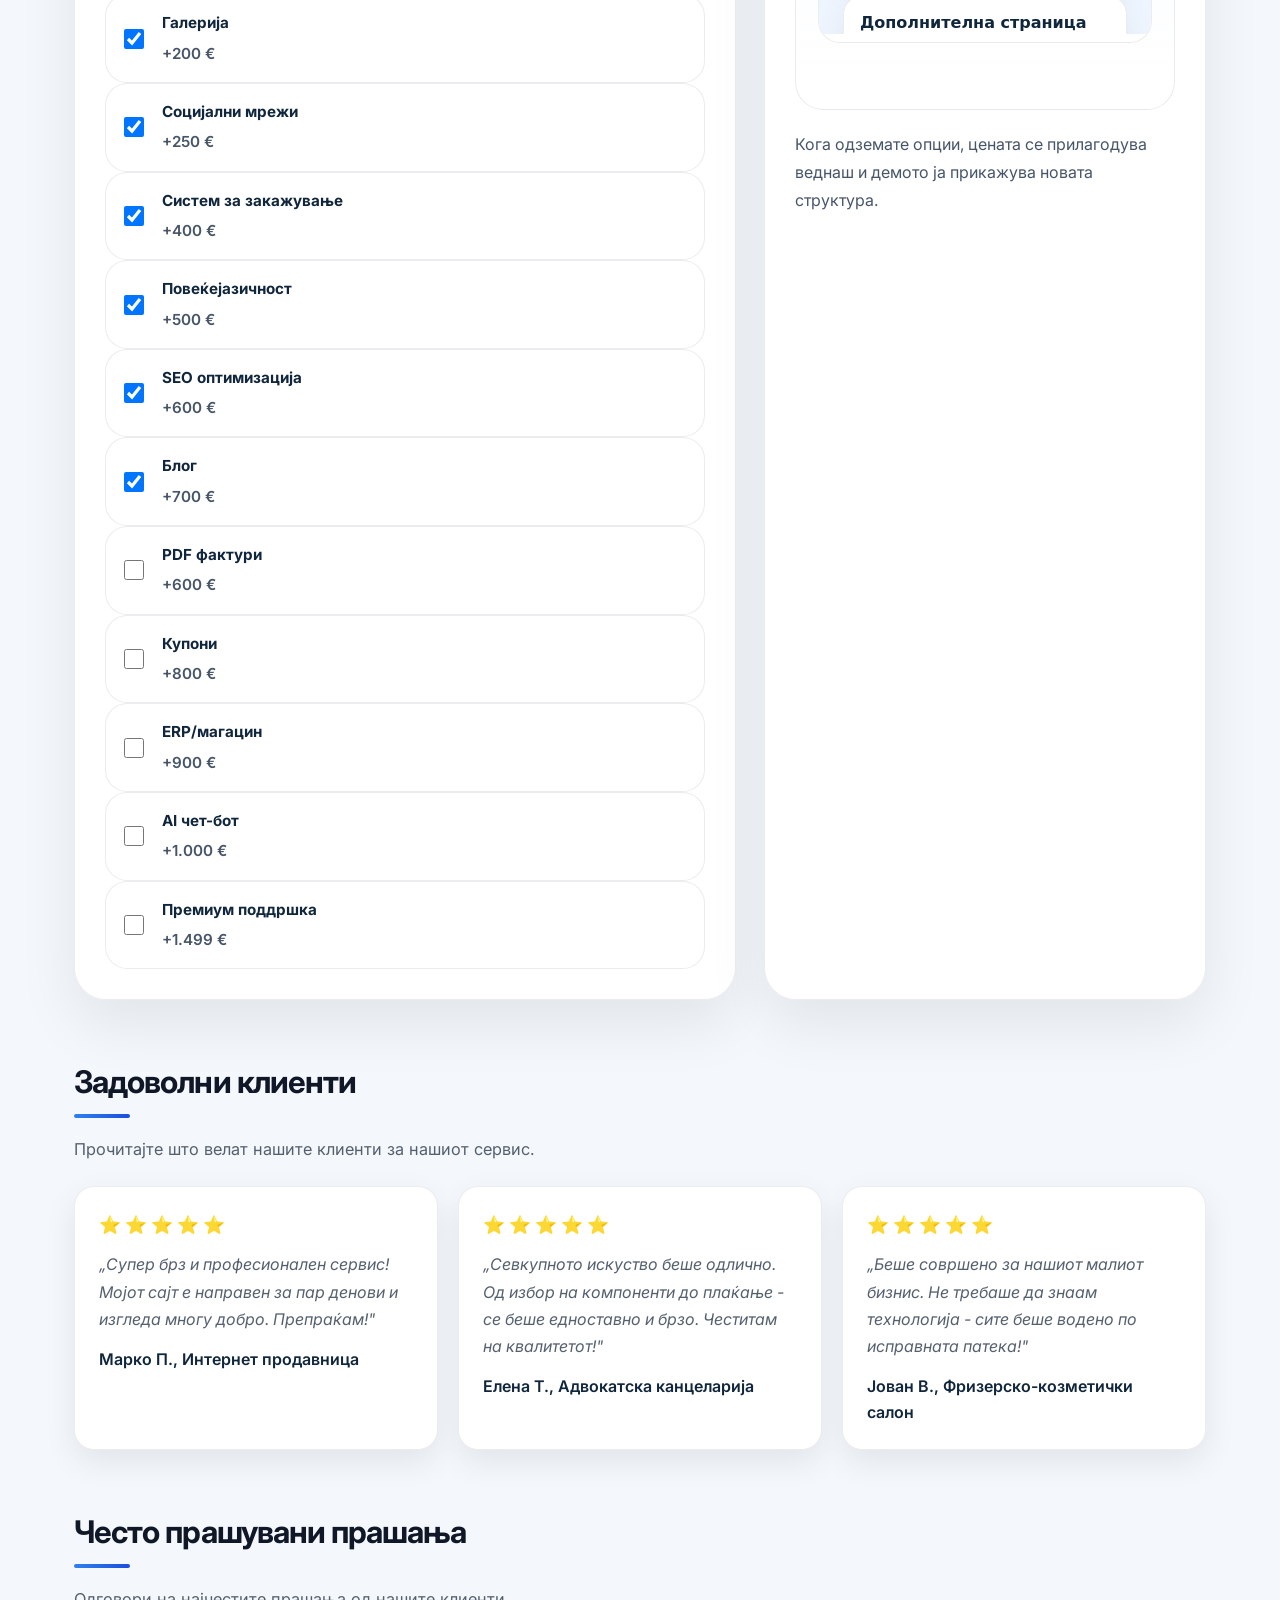
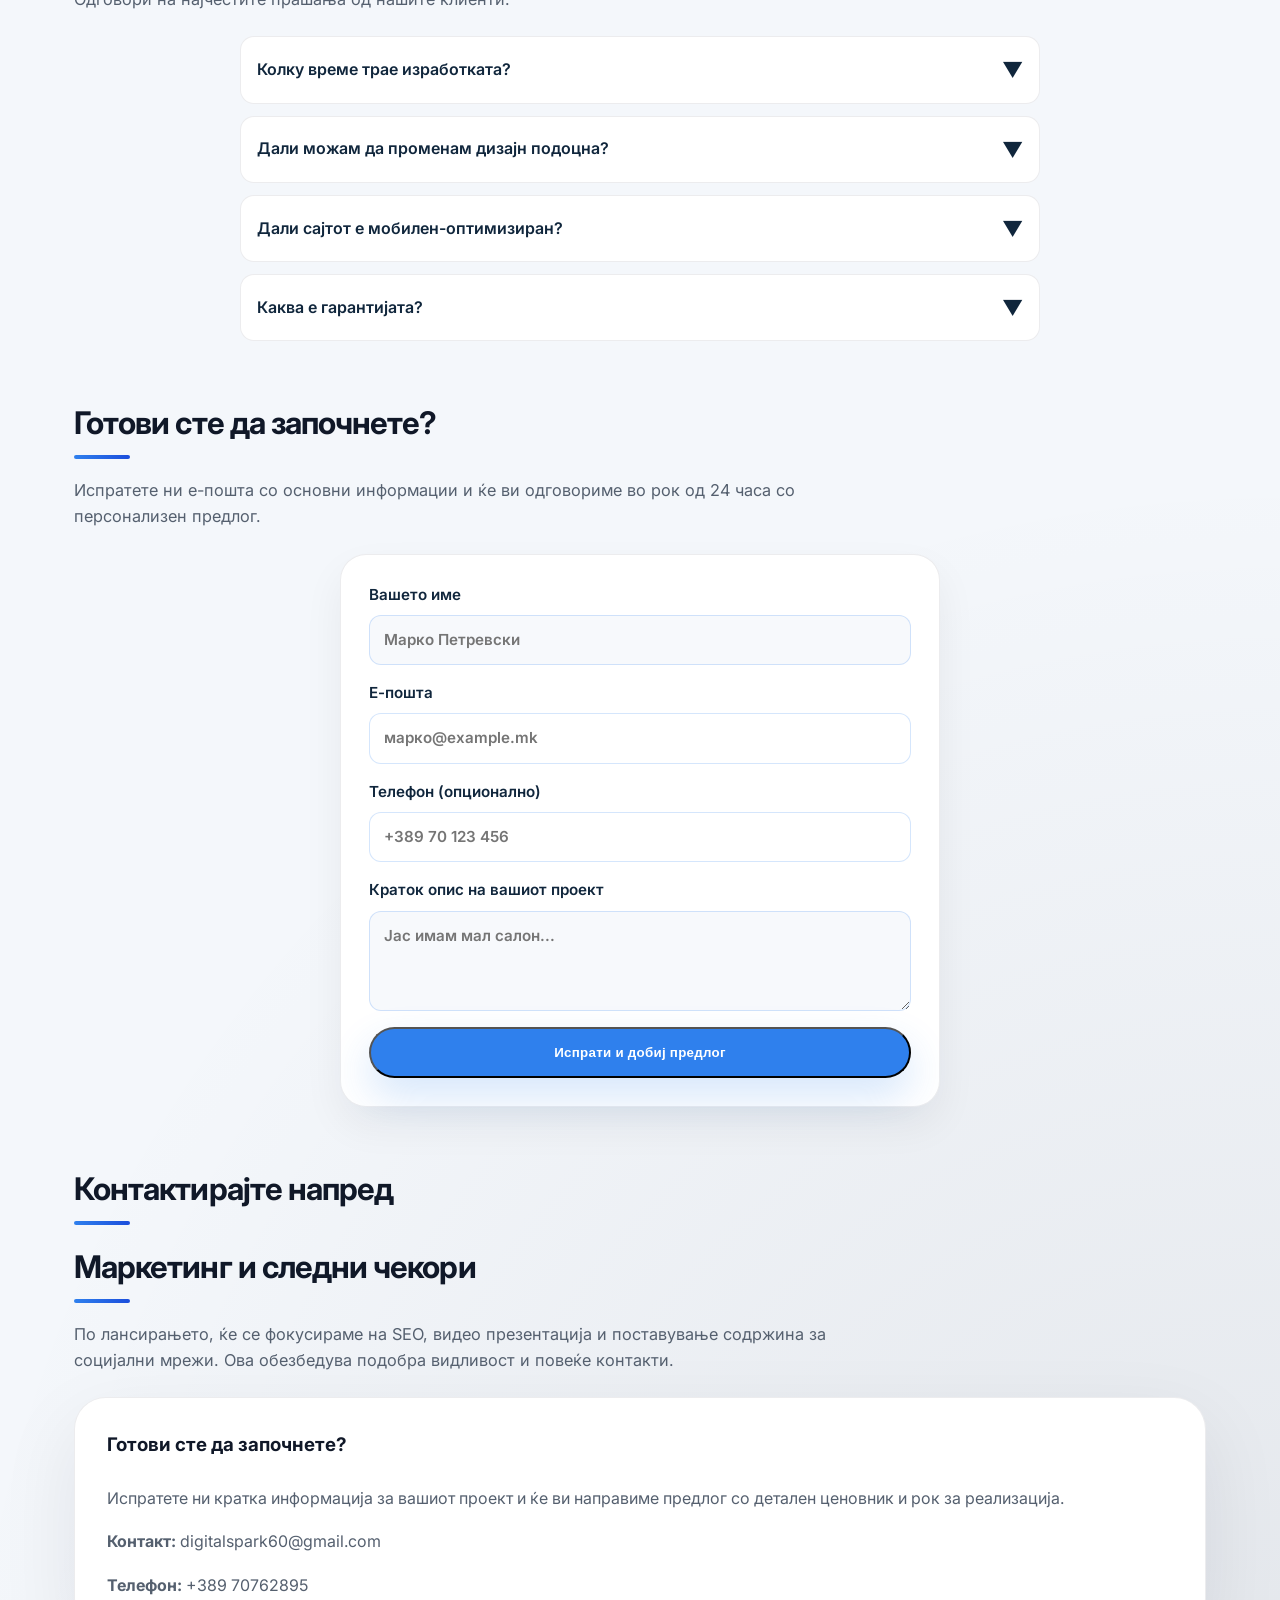
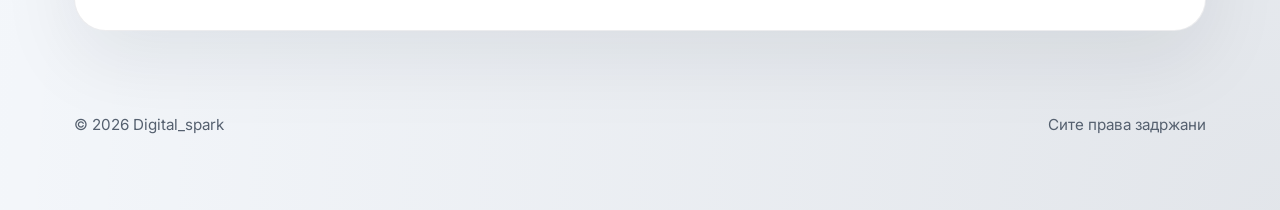
==== commit 879fb0cd: "Update index.html" ====
--- a/index.html
+++ b/index.html
@@ -3,7 +3,7 @@
 <head>
   <meta charset="UTF-8" />
   <title>Приспособлив Веб-Дизајн | Ваш стил, ваш сајт</title>
-  <meta name="google-site-verification: google4f90c8766910b46b.html" content="SfOZZPkLfTKVJSUyjC457G3Cs2O99NHBL7S9aOdBT9c" />
+  <meta name="google0a6cb89025a6bf10.html" content="cG70QmHIK43qw8uTvoHYPa_x5aKTsyghscz1xVOUDPs" />
   <link rel="preconnect" href="https://fonts.googleapis.com" />
   <link rel="preconnect" href="https://fonts.gstatic.com" crossorigin />
   <link href="https://fonts.googleapis.com/css2?family=Inter:wght@400;500;600;700;800&display=swap" rel="stylesheet" />
@@ -712,9 +712,9 @@
       .form-row, .components-grid { grid-template-columns: 1fr; }
     }
   </style>
-  <link rel="stylesheet" href="assets/3d-demo.css">
+  <link rel="stylesheet" href="3d-demo.css">
   <script src="https://www.paypal.com/sdk/js?client-id=sb&currency=EUR" defer></script>
-  <script src="assets/3d-demo.js" defer></script>
+  <script src="3d-demo.js" defer></script>
 </head>
 <body>
   <div class="page">
--- a/3d-demo.css
+++ b/3d-demo.css
@@ -0,0 +1,211 @@
+:root {
+  --bg: #f4f7fb;
+  --surface: #ffffff;
+  --text: #101828;
+  --muted: #55606f;
+  --accent: #2f80ed;
+  --accent-strong: #1b4edc;
+}
+
+.background-canvas {
+  position: fixed;
+  inset: 0;
+  width: 100%;
+  height: 100%;
+  z-index: -1;
+  opacity: 0.28;
+  pointer-events: none;
+  background: radial-gradient(circle at top left, rgba(47,128,237,.08), transparent 18%),
+              radial-gradient(circle at bottom right, rgba(17,24,39,.06), transparent 12%);
+}
+
+.budget-section {
+  display: grid;
+  grid-template-columns: 1.2fr .8fr;
+  gap: 28px;
+}
+.budget-panel,
+.demo-screen {
+  background: rgba(255,255,255,.95);
+  border: 1px solid rgba(16,24,40,.08);
+  border-radius: 32px;
+  box-shadow: 0 24px 60px rgba(16,24,40,.08);
+  padding: 30px;
+}
+.budget-header {
+  display: flex;
+  justify-content: space-between;
+  align-items: flex-end;
+  gap: 18px;
+  margin-bottom: 24px;
+}
+.budget-label {
+  display: block;
+  font-size: .85rem;
+  font-weight: 700;
+  letter-spacing: .18em;
+  text-transform: uppercase;
+  color: var(--accent);
+  margin-bottom: 8px;
+}
+.budget-amount {
+  font-size: clamp(2.5rem, 4vw, 3.2rem);
+  font-weight: 900;
+  color: var(--accent-strong);
+}
+.budget-stage-tag {
+  display: inline-flex;
+  align-items: center;
+  justify-content: center;
+  padding: 12px 18px;
+  border-radius: 999px;
+  background: rgba(47,128,237,.1);
+  color: var(--accent-strong);
+  font-weight: 700;
+  white-space: nowrap;
+}
+.budget-slider-wrap {
+  margin-top: 28px;
+}
+#budgetSlider {
+  width: 100%;
+  height: 8px;
+  border-radius: 999px;
+  background: linear-gradient(90deg, rgba(47,128,237,.16), rgba(47,128,237,.38));
+  outline: none;
+  -webkit-appearance: none;
+}
+#budgetSlider::-webkit-slider-thumb {
+  -webkit-appearance: none;
+  width: 28px;
+  height: 28px;
+  border-radius: 50%;
+  background: #fff;
+  border: 4px solid var(--accent-strong);
+  cursor: pointer;
+  box-shadow: 0 10px 30px rgba(47,128,237,.2);
+}
+.budget-slider-labels {
+  display: flex;
+  justify-content: space-between;
+  align-items: center;
+  margin-top: 12px;
+  color: #475569;
+  font-size: .92rem;
+}
+.budget-package-summary {
+  margin-top: 32px;
+  padding: 24px;
+  border-radius: 24px;
+  background: rgba(47,128,237,.08);
+}
+.budget-package-summary strong {
+  display: block;
+  font-size: 1.05rem;
+  margin-bottom: 8px;
+}
+.budget-package-summary p {
+  margin: 0;
+  color: #334155;
+  line-height: 1.75;
+}
+.feature-list,
+.feature-toggle-list {
+  display: grid;
+  gap: 12px;
+  margin-top: 28px;
+}
+.feature-toggle {
+  display: grid;
+  grid-template-columns: auto 1fr;
+  gap: 18px;
+  align-items: center;
+  padding: 16px 18px;
+  border-radius: 22px;
+  border: 1px solid rgba(16,24,40,.08);
+  background: #fff;
+}
+.feature-toggle input {
+  width: 20px;
+  height: 20px;
+  accent: var(--accent-strong);
+}
+.feature-toggle strong {
+  margin-bottom: 6px;
+  display: block;
+}
+.feature-toggle p {
+  margin: 0;
+  color: #475569;
+  line-height: 1.6;
+  font-size: .95rem;
+}
+.demo-screen-header {
+  display: flex;
+  justify-content: space-between;
+  align-items: center;
+  gap: 18px;
+  margin-bottom: 22px;
+}
+.demo-preview {
+  min-height: 420px;
+  padding: 22px;
+  border-radius: 28px;
+  border: 1px solid rgba(16,24,40,.08);
+  background: linear-gradient(180deg, rgba(47,128,237,.04), rgba(255,255,255,.9));
+}
+.demo-frame {
+  width: 100%;
+  min-height: 320px;
+  border: 1px solid rgba(16,24,40,.08);
+  border-radius: 22px;
+  overflow: hidden;
+  background: #fff;
+}
+.demo-frame iframe {
+  width: 100%;
+  min-height: 320px;
+  border: none;
+}
+.demo-pill-group {
+  display: flex;
+  flex-wrap: wrap;
+  gap: 10px;
+  margin-top: 18px;
+}
+.demo-pill {
+  display: inline-flex;
+  align-items: center;
+  padding: 10px 14px;
+  border-radius: 999px;
+  background: rgba(47,128,237,.12);
+  color: var(--accent-strong);
+  font-size: .88rem;
+  font-weight: 700;
+}
+.demo-note {
+  margin-top: 20px;
+  color: #475569;
+  line-height: 1.75;
+}
+.paypal-container {
+  margin-top: 24px;
+}
+.btn-pay {
+  width: 100%;
+  padding: 16px 24px;
+  border-radius: 999px;
+  border: none;
+  background: var(--accent);
+  color: white;
+  font-weight: 700;
+  letter-spacing: .02em;
+  cursor: pointer;
+}
+@media (max-width: 980px) {
+  .budget-section { grid-template-columns: 1fr; }
+}
+@media (max-width: 720px) {
+  .demo-screen-header { flex-direction: column; align-items: flex-start; }
+  .budget-header { flex-direction: column; align-items: flex-start; }
+}
